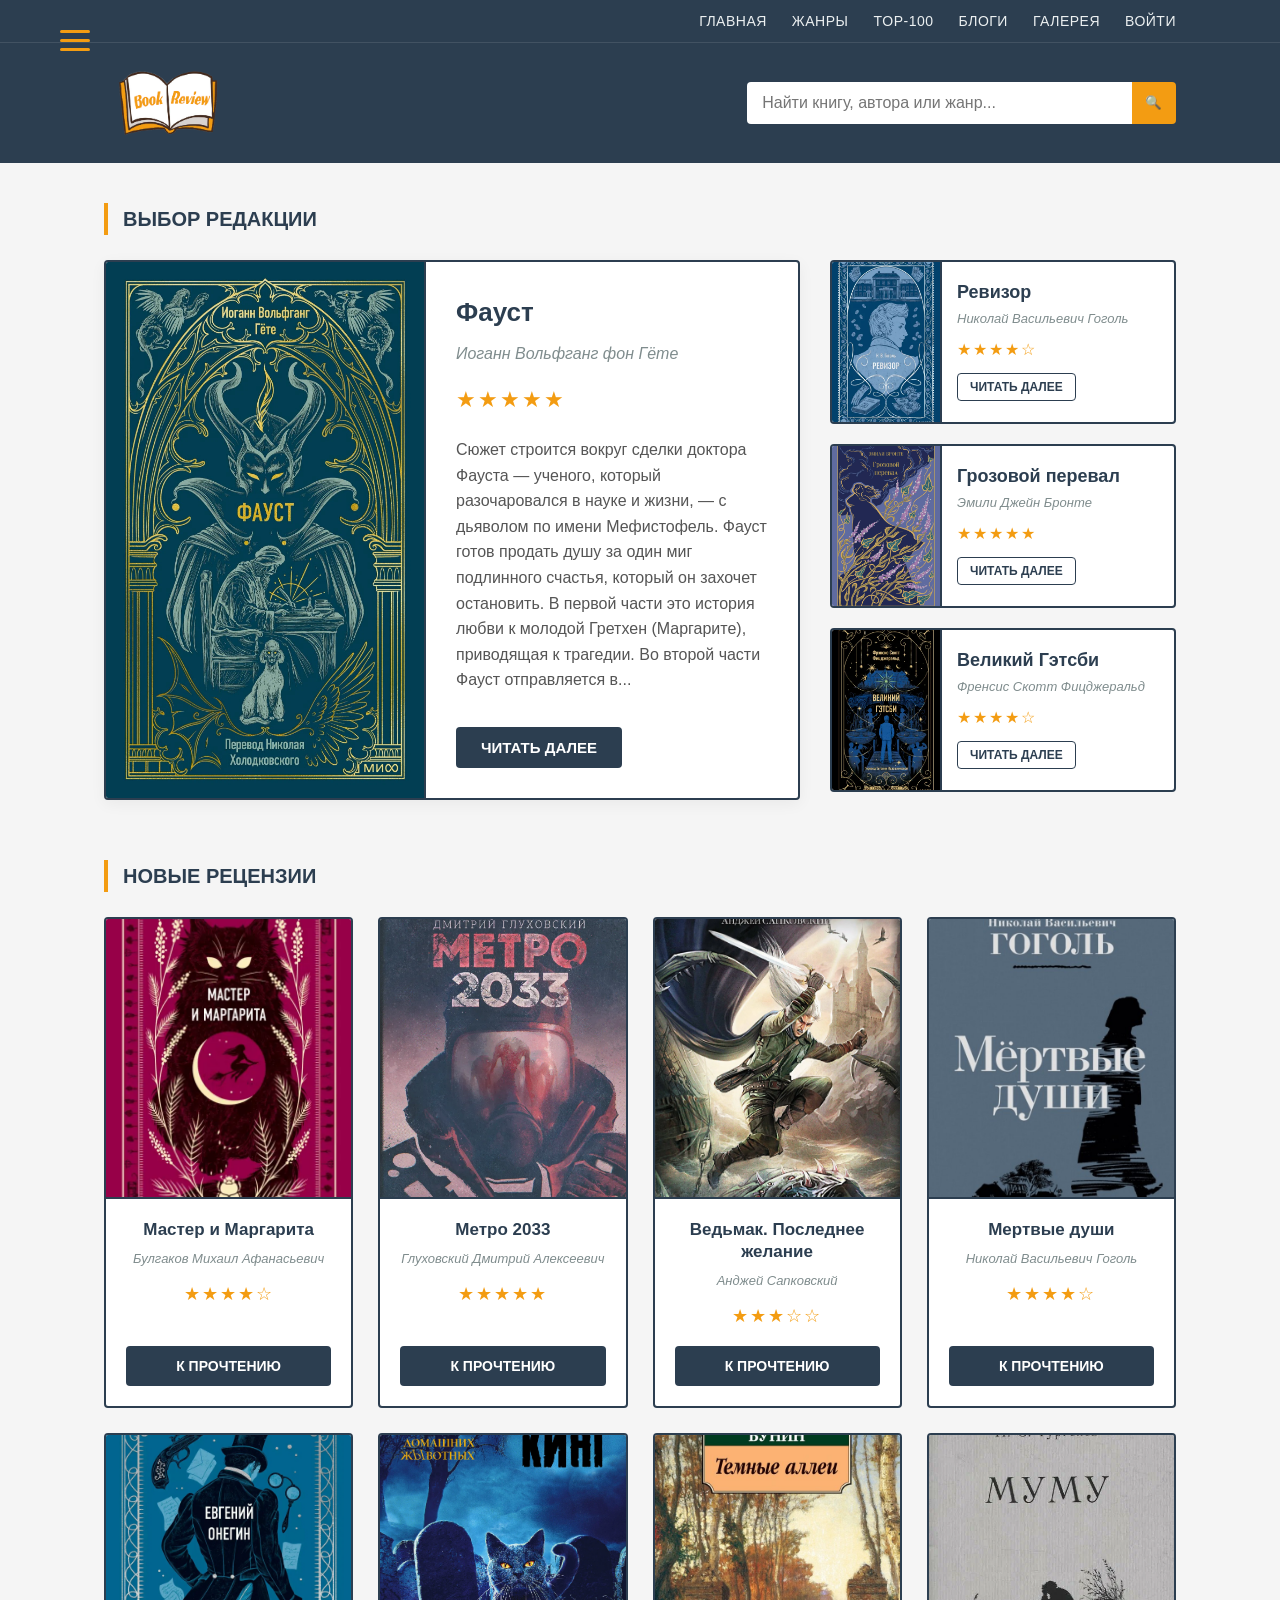
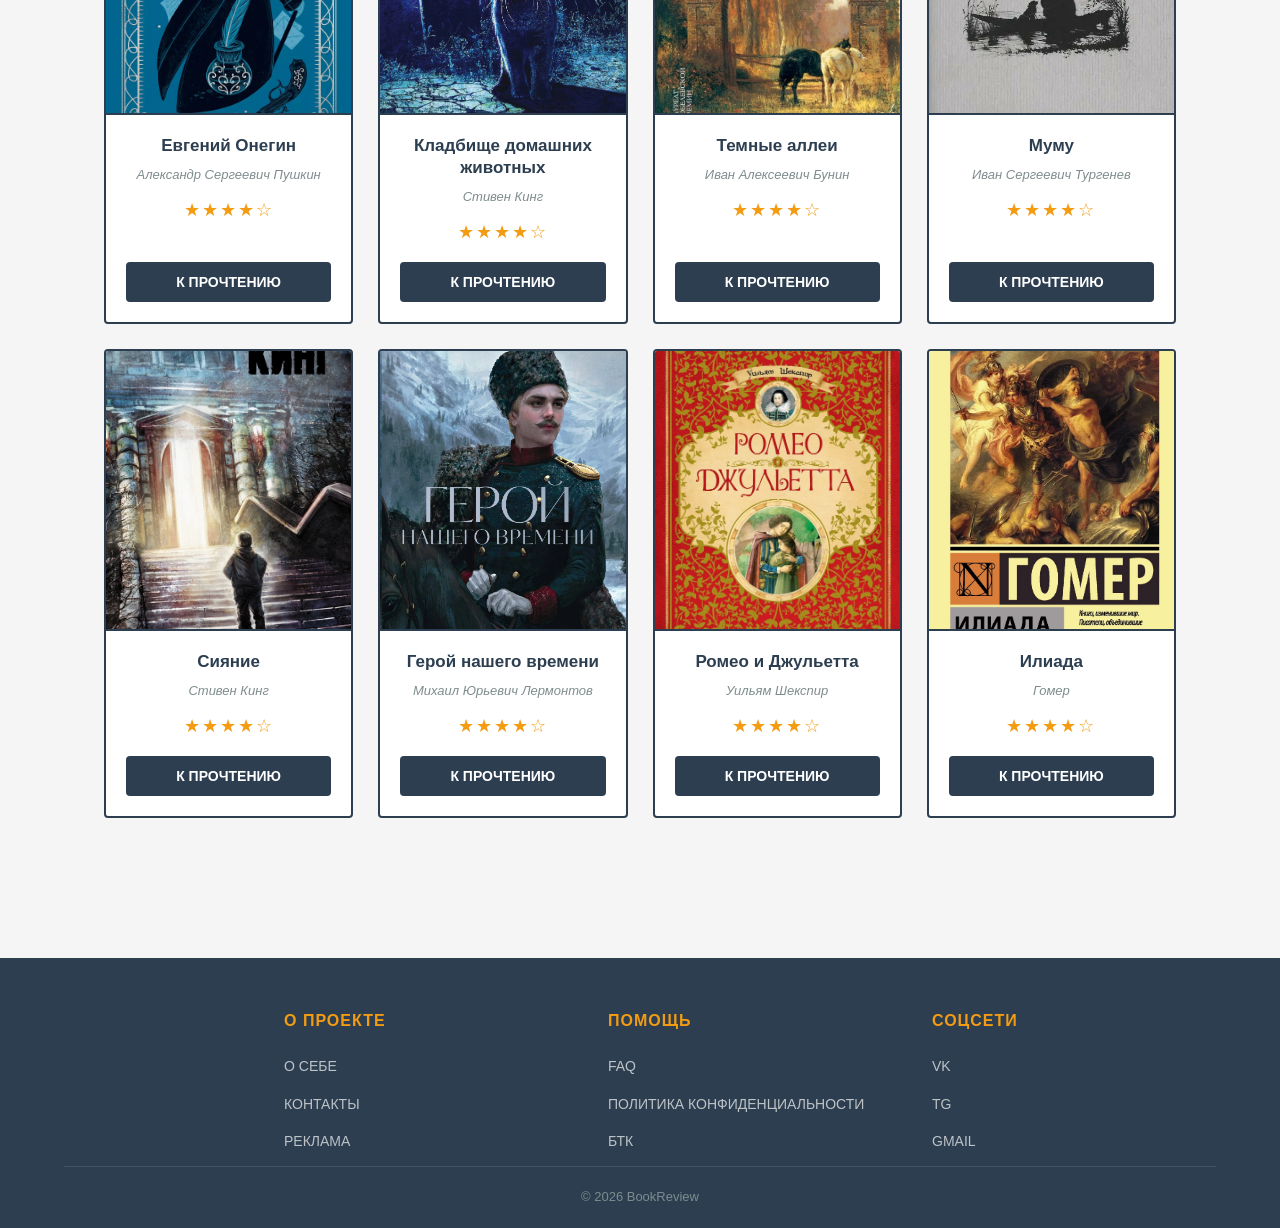
==== index.html @ 6bc1b579 "Add files via upload" ====
<!DOCTYPE html>
<html lang="ru">
<head>
    <meta charset="UTF-8">
    <meta name="viewport" content="width=device-width, initial-scale=1.0">
    <title>BookReview - Ваш гид в мире книг</title>
    <link rel="icon" href="Images/logo2.ico" type="image/png">
    <link rel="stylesheet" href="style.css">
</head>
<body>

    <div class="hamburger-menu">
        <input id="menu__toggle" type="checkbox" />
        <label class="menu__btn" for="menu__toggle">
            <span></span>
        </label>
        
        <ul class="menu__box">
            <li class="menu-item-has-submenu">
                <label for="submenu-home" class="menu__item menu__trigger">
                    Главная <span class="arrow">▼</span>
                </label>
                <input type="checkbox" id="submenu-home" class="submenu-toggle" />
                
                <ul class="submenu">
                    <li><a href="about.html" class="submenu-link">О себе</a></li>
                    
                    <li class="menu-item-has-submenu submenu-nested">
                        <label for="submenu-contacts" class="submenu-link menu__trigger">
                            Контакты <span class="arrow">▼</span>
                        </label>
                        <input type="checkbox" id="submenu-contacts" class="submenu-toggle" />
                        
                        <ul class="submenu submenu-level-3">
                            <li><a href="https://vk.com/beside_ae" class="submenu-link">VK</a></li>
                            <li><a href="https://t.me/beside_1" class="submenu-link">TG</a></li>
                            <li><a href="mailto:cherepvlad2006@gmail.com" class="submenu-link">GMAIL</a></li>
                        </ul>
                    </li>
                    
                    <li><a href="#" class="submenu-link">Реклама</a></li>
                </ul>
            </li>

            <li class="menu-item-has-submenu">
                <label for="submenu-genres" class="menu__item menu__trigger">
                    Жанры <span class="arrow">▼</span>
                </label>
                <input type="checkbox" id="submenu-genres" class="submenu-toggle" />
                
                <ul class="submenu">
                    <li><a href="#" class="submenu-link">Фантастика</a></li>
                    <li><a href="#" class="submenu-link">Детективы</a></li>
                    <li><a href="#" class="submenu-link">Романы</a></li>
                    <li><a href="#" class="submenu-link">Поэзия</a></li>
                    <li><a href="#" class="submenu-link">Драма</a></li>
                </ul>
            </li>

            <li><a class="menu__item" href="#">Top-100</a></li>
            <li><a class="menu__item" href="#">Блоги</a></li>
            <li><a class="menu__item" href="gallery.html">Галерея</a></li>
            <li><a class="menu__item" href="login.html">Войти</a></li>
        </ul>
    </div>

    <header>
        <div class="top-bar desktop-nav">
            <nav>
                <ul>
                    <li class="dropdown">
                        <a href="#">Главная</a>
                        <ul class="dropdown-menu2">
                            <li><a href="about.html">О себе</a></li>
                            <li><a href="#">Контакты</a></li>
                            <li><a href="#">Реклама</a></li>
                        </ul>
                    </li> 
                    <li class="dropdown">
                        <a href="#">Жанры</a>
                        <ul class="dropdown-menu">
                            <li><a href="#">Фантастика</a></li>
                            <li><a href="#">Детективы</a></li>
                            <li><a href="#">Романы</a></li>
                            <li><a href="#">Поэзия</a></li>
                            <li><a href="#">Драма</a></li>
                        </ul>
                    </li>
                    <li><a href="#">Top-100</a></li>
                    <li><a href="#">Блоги</a></li>
                    <li><a href="gallery.html">Галерея</a></li>
                    <li><a href="login.html">Войти</a></li>
                </ul>
            </nav>
        </div>
        
        <div class="header-content">
            <a href="index.html" class="logo" aria-label="На главную страницу"></a>
            
            <div class="search-bar">
                <input type="text" placeholder="Найти книгу, автора или жанр...">
                <button type="submit">🔍</button>
            </div>
        </div>
    </header>

    <main>
        <section class="editor-choice">
            <h2>ВЫБОР РЕДАКЦИИ</h2>
            
            <div class="editor-choice-content">
                <div class="featured-book">
                    <img class="book-cover" src="images/faust.jpg" alt="Обложка книги Фауст">
                    <div class="book-details">
                        <h3>Фауст</h3>
                        <p class="author">Иоганн Вольфганг фон Гёте</p>
                        <div class="rating">
                            <span>★★★★★</span>
                        </div>
                        <p class="description">
                            Сюжет строится вокруг сделки доктора Фауста — ученого, который разочаровался в науке и жизни, — с дьяволом по имени Мефистофель. 
                            Фауст готов продать душу за один миг подлинного счастья, который он захочет остановить. В первой части это история любви к молодой Гретхен (Маргарите), 
                            приводящая к трагедии. Во второй части Фауст отправляется в...
                        </p>
                        <button class="read-more">читать далее</button>
                    </div>
                </div>
                
                <div class="book-list">
                    <div class="book-item">
                        <img class="book-cover" src="images/Revizor.jpg" alt="Обложка книги Ревизор">
                        <div class="book-info">
                            <h3>Ревизор</h3>
                            <p class="author">Николай Васильевич Гоголь</p>
                            <div class="rating">
                                <span>★★★★☆</span>
                            </div>
                            <button class="read-more2">читать далее</button>
                        </div>
                    </div>
                    <div class="book-item">
                        <img class="book-cover" src="images/GrozovoyPereval.jpg" alt="Обложка книги Грозовой перевал">
                        <div class="book-info">
                            <h3>Грозовой перевал</h3>
                            <p class="author">Эмили Джейн Бронте</p>
                            <div class="rating">
                                <span>★★★★★</span>
                            </div>
                            <button class="read-more2">читать далее</button>
                        </div>
                    </div>
                    <div class="book-item">
                        <img class="book-cover" src="images/VelikiyGetsbi.jpg" alt="Обложка книги Великий Гэтсби">
                        <div class="book-info">
                            <h3>Великий Гэтсби</h3>
                            <p class="author">Френсис Скотт Фицджеральд</p>
                            <div class="rating">
                                <span>★★★★☆</span>
                            </div>
                            <button class="read-more2">читать далее</button>
                        </div>
                    </div>
                </div>
            </div>
        </section>

        <section class="new-reviews">
            <h2>НОВЫЕ РЕЦЕНЗИИ</h2>
            
            <div class="reviews-grid">
                <div class="review-card">
                    <img class="book-cover" src="images/MasterandMargarita.jpg" alt="Мастер и Маргарита">
                    <div class="book-info">
                        <h3>Мастер и Маргарита</h3>
                        <p class="author">Булгаков Михаил Афанасьевич</p>
                        <div class="rating"><span>★★★★☆</span></div>
                        <button class="read-button">к прочтению</button>
                    </div>
                </div>
                
                <div class="review-card">
                    <img class="book-cover" src="images/Metro2033.jpg" alt="Метро 2033">
                    <div class="book-info">
                        <h3>Метро 2033</h3>
                        <p class="author">Глуховский Дмитрий Алексеевич</p>
                        <div class="rating"><span>★★★★★</span></div>
                        <button class="read-button">к прочтению</button>
                    </div>
                </div>
                
                <div class="review-card">
                    <img class="book-cover" src="images/VedmakLastQuestion.jpg" alt="Ведьмак">
                    <div class="book-info">
                        <h3>Ведьмак. Последнее желание</h3>
                        <p class="author">Анджей Сапковский</p>
                        <div class="rating"><span>★★★☆☆</span></div>
                        <button class="read-button">к прочтению</button>
                    </div>
                </div>
                
                <div class="review-card">
                    <img class="book-cover" src="images/Mertviedyshi.jpg" alt="Мертвые души">
                    <div class="book-info">
                        <h3>Мертвые души</h3>
                        <p class="author">Николай Васильевич Гоголь</p>
                        <div class="rating"><span>★★★★☆</span></div>
                        <button class="read-button">к прочтению</button>
                    </div>
                </div>

                <div class="review-card">
                    <img class="book-cover" src="images/EvgeniyOnegin.jpg" alt="Евгений Онегин">
                    <div class="book-info">
                        <h3>Евгений Онегин</h3>
                        <p class="author">Александр Сергеевич Пушкин</p>
                        <div class="rating"><span>★★★★☆</span></div>
                        <button class="read-button">к прочтению</button>
                    </div>
                </div>

                <div class="review-card">
                    <img class="book-cover" src="images/klatbishe.jpg" alt="Кладбище домашних животных">
                    <div class="book-info">
                        <h3>Кладбище домашних животных</h3>
                        <p class="author">Стивен Кинг</p>
                        <div class="rating"><span>★★★★☆</span></div>
                        <button class="read-button">к прочтению</button>
                    </div>
                </div>

                <div class="review-card">
                    <img class="book-cover" src="images/darkalleya.jpg" alt="Темные аллеи">
                    <div class="book-info">
                        <h3>Темные аллеи</h3>
                        <p class="author">Иван Алексеевич Бунин</p>
                        <div class="rating"><span>★★★★☆</span></div>
                        <button class="read-button">к прочтению</button>
                    </div>
                </div>

                <div class="review-card">
                    <img class="book-cover" src="images/Mymy.jpg" alt="Муму">
                    <div class="book-info">
                        <h3>Муму</h3>
                        <p class="author">Иван Сергеевич Тургенев</p>
                        <div class="rating"><span>★★★★☆</span></div>
                        <button class="read-button">к прочтению</button>
                    </div>
                </div>

                <div class="review-card">
                    <img class="book-cover" src="images/siyanie.jpg" alt="Сияние">
                    <div class="book-info">
                        <h3>Сияние</h3>
                        <p class="author">Стивен Кинг</p>
                        <div class="rating"><span>★★★★☆</span></div>
                        <button class="read-button">к прочтению</button>
                    </div>
                </div>

                <div class="review-card">
                    <img class="book-cover" src="images/Geroi.jpg" alt="Герой нашего времени">
                    <div class="book-info">
                        <h3>Герой нашего времени</h3>
                        <p class="author">Михаил Юрьевич Лермонтов</p>
                        <div class="rating"><span>★★★★☆</span></div>
                        <button class="read-button">к прочтению</button>
                    </div>
                </div>

                <div class="review-card">
                    <img class="book-cover" src="images/RomeoiJuletta.jpg" alt="Ромео и Джульетта">
                    <div class="book-info">
                        <h3>Ромео и Джульетта</h3>
                        <p class="author">Уильям Шекспир</p>
                        <div class="rating"><span>★★★★☆</span></div>
                        <button class="read-button">к прочтению</button>
                    </div>
                </div>

                <div class="review-card">
                    <img class="book-cover" src="images/iliada.jpg" alt="Илиада">
                    <div class="book-info">
                        <h3>Илиада</h3>
                        <p class="author">Гомер</p>
                        <div class="rating"><span>★★★★☆</span></div>
                        <button class="read-button">к прочтению</button>
                    </div>
                </div>
            </div>
        </section>
    </main>

    <footer>
        <div class="footer-content">
            <div class="footer-section">
                <h3>О ПРОЕКТЕ</h3>
                <ul>
                    <li><a href="about.html">О СЕБЕ</a></li>
                    <li><a href="#">КОНТАКТЫ</a></li>
                    <li><a href="#">РЕКЛАМА</a></li>
                </ul>
            </div>
            
            <div class="footer-section">
                <h3>ПОМОЩЬ</h3>
                <ul>
                    <li><a href="#">FAQ</a></li>
                    <li><a href="privacy.html">ПОЛИТИКА КОНФИДЕНЦИАЛЬНОСТИ</a></li>
                    <li><a href="https://bartc.by/index.php/ru/">БТК</a></li>
                </ul>
            </div>
            
            <div class="footer-section">
                <h3>СОЦСЕТИ</h3>
                <ul>
                    <li><a href="https://vk.com/beside_ae">VK</a></li>
                    <li><a href="https://t.me/beside_1">TG</a></li>
                    <li><a href="mailto:cherepvlad2006@gmail.com">GMAIL</a></li>
                </ul>
            </div>
        </div>
        
        <div class="copyright">
            <p>&copy; 2026 BookReview</p>
        </div>
    </footer>
</body>
</html>
---- style.css ----
* {
    margin: 0;
    padding: 0;
    box-sizing: border-box;
    font-family: 'Segoe UI', Tahoma, Geneva, Verdana, sans-serif;
}

body {
    background-color: #f5f5f5;
    color: #333;
    line-height: 1.6;
    overflow-x: hidden;
}

header {
    background-color: #2c3e50;
    color: white;
    padding: 0;
    position: relative;
}

.top-bar {
    background-color: #2c3e50;
    padding: 8px 0;
    border-bottom: 1px solid rgba(255,255,255,0.1);
}

.top-bar nav ul {
    display: flex;
    justify-content: flex-end;
    align-items: center; 
    list-style: none;
    padding: 0 5%;
    max-width: 1200px;
    margin: 0 auto;
}

.top-bar nav ul li {
    margin-left: 25px;
    position: relative;
    
}

.top-bar nav ul li a {
    color: #ecf0f1;
    text-decoration: none;
    font-size: 14px;
    transition: color 0.3s;
    text-transform: uppercase;
    letter-spacing: 0.5px;
}

.top-bar nav ul li a:hover {
    color: #f39c12;
}

.header-content {
    display: flex;
    align-items: center;
    justify-content: space-between;
    padding: 20px 5%;
    max-width: 1200px;
    margin: 0 auto;
}

.logo {
    background-image: url('images/logo2.png');
    background-repeat: no-repeat;
    background-size: contain;
    background-position: left center;
    width: 400px;
    height: 80px;
    display: block;
    cursor: pointer;
    text-decoration: none;
    transition: opacity 0.3s ease;
}

.logo:hover {
    opacity: 0.8;
}

.search-bar {
    display: flex;
    width: 40%;
    max-width: 450px;
    transition: all 0.3s ease;
}

.search-bar input {
    width: 100%;
    padding: 12px 15px;
    border: none;
    border-radius: 4px 0 0 4px;
    font-size: 16px;
    outline: none;
}

.search-bar button {
    background-color: #f39c12;
    color: white;
    border: none;
    width: 50px;
    border-radius: 0 4px 4px 0;
    cursor: pointer;
    transition: background-color 0.3s;
    display: flex;
    align-items: center;
    justify-content: center;
}

.search-bar button:hover {
    background-color: #e67e22;
}

main {
    max-width: 1200px;
    margin: 0 auto;
    padding: 40px 5%;
}

section {
    margin-bottom: 60px;
}

section h2 {
    text-transform: uppercase;
    font-size: 20px;
    font-weight: 700;
    margin-bottom: 25px;
    color: #2c3e50;
    border-left: 4px solid #f39c12;
    padding-left: 15px;
}

.editor-choice-content {
    display: flex;
    gap: 30px;
}

.featured-book {
    flex: 2;
    display: flex;
    background: white;
    border: 2px solid #2c3e50;
    border-radius: 4px;
    overflow: hidden;
    box-shadow: 0 4px 15px rgba(0,0,0,0.05);
}

.featured-book .book-cover {
    width: 320px;
    height: auto;
    object-fit: cover;
    display: block;
    border-right: 2px solid #2c3e50;
}

.book-details {
    flex: 1;
    padding: 30px;
    display: flex;
    flex-direction: column;
}

.book-details h3 {
    font-size: 26px;
    margin-bottom: 8px;
    color: #2c3e50;
}

.author {
    color: #7f8c8d;
    font-size: 16px;
    margin-bottom: 15px;
    font-style: italic;
}

.rating {
    color: #f39c12;
    font-size: 22px;
    margin-bottom: 20px;
    letter-spacing: 2px;
}

.description {
    color: #555;
    margin-bottom: 25px;
    line-height: 1.6;
    flex-grow: 1;
}

.read-more {
    background-color: #2c3e50;
    color: white;
    border: none;
    padding: 12px 25px;
    border-radius: 4px;
    cursor: pointer;
    font-size: 15px;
    font-weight: 600;
    transition: background-color 0.3s;
    align-self: flex-start;
    text-transform: uppercase;
}

.read-more:hover {
    background-color: #f39c12;
}

.book-list {
    flex: 1;
    display: flex;
    flex-direction: column;
    gap: 20px;
}

.book-item {
    display: flex;
    background: white;
    border: 2px solid #2c3e50;
    border-radius: 4px;
    overflow: hidden;
    transition: transform 0.2s;
}

.book-item:hover {
    transform: translateX(-5px);
}

.book-item .book-cover {
    width: 110px;
    height: 160px;
    object-fit: cover;
    border-right: 2px solid #2c3e50;
}

.book-info {
    padding: 15px;
    flex: 1;
    position: relative;
    display: flex;
    flex-direction: column;
    justify-content: center;
}

.book-info h3 {
    font-size: 18px;
    margin-bottom: 5px;
    color: #2c3e50;
    line-height: 1.2;
}

.book-info .author {
    font-size: 13px;
    margin-bottom: 8px;
}

.book-info .rating {
    font-size: 16px;
    margin-bottom: 0;
}

.read-more2 {
    background-color: transparent;
    color: #2c3e50;
    border: 1px solid #2c3e50;
    padding: 6px 12px;
    border-radius: 4px;
    cursor: pointer;
    font-size: 12px;
    transition: all 0.3s;
    margin-top: 10px;
    align-self: flex-start;
    text-transform: uppercase;
    font-weight: 600;
}

.read-more2:hover {
    background-color: #2c3e50;
    color: white;
}

.reviews-grid {
    display: grid;
    grid-template-columns: repeat(4, 1fr);
    gap: 25px;
}

.review-card {
    background: white;
    border: 2px solid #2c3e50;
    border-radius: 4px;
    overflow: hidden;
    display: flex;
    flex-direction: column;
    transition: transform 0.3s, box-shadow 0.3s;
}

.review-card:hover {
    transform: translateY(-7px);
    box-shadow: 0 10px 20px rgba(0,0,0,0.1);
}

.review-card .book-cover {
    height: 280px;
    width: 100%;
    object-fit: cover;
    border-bottom: 2px solid #2c3e50;
}

.review-card .book-info {
    padding: 20px;
    text-align: center;
    flex-grow: 1;
    display: flex;
    flex-direction: column;
}

.review-card h3 {
    font-size: 17px;
    margin-bottom: 8px;
    color: #2c3e50;
    line-height: 1.3;
}

.review-card .author {
    font-size: 13px;
    margin-bottom: 10px;
}

.review-card .rating {
    font-size: 18px;
    margin-bottom: 15px;
}

.read-button {
    background-color: #2c3e50;
    color: white;
    border: none;
    padding: 12px;
    border-radius: 4px;
    cursor: pointer;
    font-size: 14px;
    transition: background-color 0.3s;
    width: 100%;
    margin-top: auto;
    text-transform: uppercase;
    font-weight: 600;
}

.read-button:hover {
    background-color: #f39c12;
}

footer {
    background-color: #2c3e50;
    color: #ecf0f1;
    padding: 50px 5% 20px;
    margin-top: 40px;
}

.footer-content {
    display: flex;
    justify-content: space-between;
    flex-wrap: wrap;
    gap: 40px;
    margin-left: 220px;
}

.footer-section {
    flex: 1;
    min-width: 200px;
}

.footer-section h3 {
    font-size: 16px;
    margin-bottom: 20px;
    color: #f39c12;
    text-transform: uppercase;
    letter-spacing: 1px;
}

.footer-section ul {
    list-style: none;
}

.footer-section ul li {
    margin-bottom: 12px;
}

.footer-section ul li a {
    color: #bdc3c7;
    text-decoration: none;
    transition: color 0.3s;
    font-size: 14px;
}

.footer-section ul li a:hover {
    color: #f39c12;
    padding-left: 5px;
}

.copyright {
    text-align: center;
    padding-top: 20px;
    max-width: 1200px;
    margin: 0 auto;
    border-top: 1px solid rgba(255,255,255,0.1);
}

.copyright p {
    color: #7f8c8d;
    font-size: 13px;
}

.dropdown {
    position: relative;
    display: inline-block;
}

.dropdown:hover .dropdown-menu,
.dropdown:hover .dropdown-menu2 {
    opacity: 1;
    visibility: visible;
    transform: translateY(0);
}

.dropdown-menu, .dropdown-menu2 {
    display: block !important;
    position: absolute;
    top: 100%;
    left: 0;
    background-color: #2c3e50;
    padding: 10px 0;
    border-radius: 0 0 4px 4px;
    box-shadow: 0 4px 8px rgba(0,0,0,0.1);
    z-index: 100;
    list-style: none;
    margin: 0;
    opacity: 0;
    visibility: hidden;
    transform: translateY(10px);
    transition: all 0.2s;
}

.dropdown-menu { min-width: 120px; }
.dropdown-menu2 { min-width: 140px; }

.dropdown-menu a, .dropdown-menu2 a {
    color: #ecf0f1;
    padding: 10px 20px;
    display: block;
    text-decoration: none;
    font-size: 14px;
    white-space: nowrap;
}

.dropdown-menu a:hover, .dropdown-menu2 a:hover {
    background-color: #34495e;
    color: #f39c12;
}

#menu__toggle {
    opacity: 0;
    position: absolute;
    pointer-events: none;
}

.menu__btn {
    display: flex;
    align-items: center;
    position: fixed;
    top: 25px;
    left: 60px;
    width: 30px;
    height: 30px;
    cursor: pointer;
    z-index: 1000;
}

.menu__btn > span,
.menu__btn > span::before,
.menu__btn > span::after {
    display: block;
    position: absolute;
    width: 100%;
    height: 3px;
    background-color: #f39c12;
    transition-duration: .25s;
    border-radius: 2px;
}
.menu__btn > span::before { content: ''; top: -9px; }
.menu__btn > span::after  { content: ''; top: 9px; }

.menu__box {
    display: block;
    position: fixed;
    visibility: hidden;
    top: 0; left: -100%;
    width: 280px;
    height: 100%;
    margin: 0; padding: 80px 0;
    list-style: none;
    text-align: center;
    background-color: #2c3e50;
    box-shadow: 2px 0px 10px rgba(0,0,0,.3);
    z-index: 999;
    transition-duration: .25s;
}

.menu__item {
    display: block;
    padding: 15px;
    color: #ecf0f1;
    font-size: 18px;
    text-decoration: none;
    border-bottom: 1px solid rgba(255,255,255,0.1);
    transition: all 0.3s;
}
.menu__item:hover {
    background-color: #34495e;
    color: #f39c12;
    padding-left: 25px;
}

#menu__toggle:checked ~ .menu__btn > span { transform: rotate(45deg); }
#menu__toggle:checked ~ .menu__btn > span::before { top: 0; transform: rotate(0); }
#menu__toggle:checked ~ .menu__btn > span::after  { top: 0; transform: rotate(90deg); }
#menu__toggle:checked ~ .menu__box { visibility: visible; left: 0; }

.menu-item-has-submenu { width: 100%; }
.submenu-toggle { display: none; }

.menu__trigger {
    cursor: pointer;
    display: flex;
    justify-content: space-between;
    align-items: center;
    user-select: none;
}

.submenu {
    max-height: 0;
    overflow: hidden;
    background-color: rgba(0,0,0,0.15);
    transition: max-height 0.4s ease-out;
    list-style: none;
    padding: 0; margin: 0;
}

.submenu-link {
    display: block;
    padding: 12px 20px 12px 25px;
    color: #bdc3c7;
    text-decoration: none;
    font-size: 16px;
    border-bottom: 1px solid rgba(255,255,255,0.05);
    transition: color 0.3s, padding-left 0.3s;
}
.submenu-link:hover {
    color: #f39c12;
    padding-left: 50px;
}

.submenu-toggle:checked ~ .submenu { max-height: 300px; }
.submenu-toggle:checked ~ .menu__trigger .arrow { transform: rotate(180deg); }
.submenu-toggle:checked ~ .menu__trigger {
    color: #f39c12;
    background-color: rgba(255,255,255,0.05);
}

.submenu-nested .menu__trigger {
    padding-left: 45px;
    color: #bdc3c7;
    font-size: 16px;
    border-bottom: 1px solid rgba(255,255,255,0.05);
    background-color: transparent;
}
.submenu-level-3 { background-color: rgba(0,0,0,0.25); }
.submenu-level-3 .submenu-link {
    padding-left: 30px;
    font-size: 15px;
    color: #95a5a6;
    border-bottom: none;
}

@media (max-width: 1024px) {
    .reviews-grid { grid-template-columns: repeat(3, 1fr); }
    .featured-book .book-cover { width: 250px; }
}

@media (max-width: 992px) {
    .editor-choice-content { flex-direction: column; }
    .featured-book .book-cover { width: 220px; }
    .reviews-grid { grid-template-columns: repeat(2, 1fr); }
    .logo { width: 300px; height: 60px; }
}

@media (max-width: 768px) {
    .menu__btn { left: 20px; top: 20px; }
    .top-bar { display: none !important; }
    .header-content {
        flex-direction: column;
        align-items: stretch;
        padding: 15px 5%;
        gap: 15px;
    }
    .logo {
        width: 100%;
        max-width: 280px;
        height: 50px;
        margin: 0 auto;
        background-position: center;
    }
    .search-bar { width: 100%; max-width: 100%; }
    .featured-book { flex-direction: column; }
    .featured-book .book-cover {
        width: 100%; height: 350px;
        border-right: none; border-bottom: 2px solid #2c3e50;
    }
    .book-details { padding: 20px; }
    .book-details h3 { font-size: 22px; }
    .book-item { flex-direction: column; align-items: stretch; }
    .book-item .book-cover {
        width: 100%; height: 200px;
        border-right: none; border-bottom: 2px solid #2c3e50;
    }
    .read-more2 { position: static; transform: none; margin-top: 10px; align-self: flex-start; }
    .reviews-grid { grid-template-columns: repeat(2, 1fr); gap: 15px; }
    .review-card .book-cover { height: 200px; }
    .footer-content { flex-direction: column; gap: 30px; text-align: center; }
    .footer-section ul li a:hover { padding-left: 0; }
}

@media (max-width: 576px) {
    main { padding: 20px 4%; }
    section h2 { font-size: 18px; margin-bottom: 20px; }
    .reviews-grid { grid-template-columns: 1fr; }
    .review-card .book-cover { height: 250px; }
    .logo { max-width: 220px; height: 40px; }
    .book-details h3 { font-size: 20px; }
    .book-info h3 { font-size: 16px; }
    .read-more, .read-button { width: 100%; text-align: center; }
}


body.gallery-page {
    background: radial-gradient(ellipse at center, #1a1a2e 0%, #0f0f1a 100%);
    display: flex;
    align-items: center;
    justify-content: center;
    min-height: 100vh;
    font-family: 'Georgia', serif;
    color: #333;
}

body.gallery-page::before {
    content: '';
    position: fixed;
    inset: 0;
    background-image:
        radial-gradient(circle, rgba(243,156,18,0.12) 1px, transparent 1px),
        radial-gradient(circle, rgba(255,255,255,0.04) 1px, transparent 1px);
    background-size: 80px 80px, 40px 40px;
    background-position: 0 0, 20px 20px;
    pointer-events: none;
}

body.gallery-page input[type="radio"] { display: none; }

.gl-page-wrap {
    display: flex;
    flex-direction: column;
    align-items: center;
    gap: 24px;
    width: 860px;
    max-width: 96vw;
    padding: 30px 0;
}

.gl-header {
    width: 100%;
    display: flex;
    flex-direction: column;
    align-items: center;
    position: relative;
}

.gl-back-link {
    position: absolute;
    left: 0;
    top: 50%;
    transform: translateY(-50%);
    color: rgba(255,255,255,0.5);
    text-decoration: none;
    font-size: 13px;
    font-family: 'Segoe UI', sans-serif;
    letter-spacing: 1px;
    border: 1px solid rgba(255,255,255,0.15);
    padding: 6px 14px;
    border-radius: 20px;
    transition: 0.3s;
}

.gl-back-link:hover {
    color: #f39c12;
    border-color: #f39c12;
}

.gl-title {
    font-size: 28px;
    color: #f39c12;
    letter-spacing: 2px;
    text-shadow: 0 0 20px rgba(243,156,18,0.3);
    font-family: 'Georgia', serif;
}

.gl-sub {
    font-size: 12px;
    color: rgba(255,255,255,0.3);
    letter-spacing: 4px;
    text-transform: uppercase;
    margin-top: 4px;
}

.gl-wrap {
    position: relative;
    width: 100%;
    height: 520px;
    border-radius: 16px;
    overflow: hidden;
    box-shadow: 0 20px 60px rgba(0,0,0,0.7);
}

.gl-track {
    position: absolute;
    inset: 0;
}

.gl-slide {
    position: absolute;
    inset: 0;
    opacity: 0;
    transition: opacity 0.7s ease;
}

.gl-slide img {
    width: 100%;
    height: 100%;
    object-fit: cover;
    display: block;
}

.gl-caption {
    position: absolute;
    bottom: 0;
    left: 0;
    right: 0;
    padding: 40px 30px 24px;
    background: linear-gradient(transparent, rgba(0,0,0,0.75));
    color: white;
    font-size: 16px;
    font-style: italic;
    letter-spacing: 0.5px;
}

.gl-arrow {
    position: absolute;
    top: 50%;
    transform: translateY(-50%);
    width: 50px;
    height: 50px;
    background: rgba(0,0,0,0.35);
    backdrop-filter: blur(8px);
    border: 1px solid rgba(255,255,255,0.2);
    border-radius: 50%;
    color: white;
    font-size: 20px;
    cursor: pointer;
    z-index: 10;
    display: none;
    align-items: center;
    justify-content: center;
    line-height: 50px;
    text-align: center;
    transition: background 0.3s, border-color 0.3s;
    user-select: none;
}

.gl-arrow:hover {
    background: rgba(243,156,18,0.45);
    border-color: #f39c12;
}

.gl-prev { left: 16px; }
.gl-next { right: 16px; }

.gl-counter {
    position: absolute;
    top: 16px;
    right: 20px;
    z-index: 10;
}

.gl-counter span {
    display: none;
    color: rgba(255,255,255,0.7);
    font-size: 13px;
    font-family: 'Segoe UI', sans-serif;
    background: rgba(0,0,0,0.4);
    backdrop-filter: blur(6px);
    padding: 4px 12px;
    border-radius: 20px;
    border: 1px solid rgba(255,255,255,0.15);
}

.gl-dots {
    display: flex;
    gap: 10px;
}

.gl-dots label {
    width: 10px;
    height: 10px;
    border-radius: 50%;
    background: rgba(255,255,255,0.2);
    cursor: pointer;
    transition: background 0.3s, transform 0.3s;
    display: block;
}

.gl-dots label:hover {
    background: rgba(243,156,18,0.5);
}

#s1:checked ~ .gl-page-wrap .gl-slide-1  { opacity: 1; }
#s1:checked ~ .gl-page-wrap .gl-prev-1   { display: flex; }
#s1:checked ~ .gl-page-wrap .gl-next-1   { display: flex; }
#s1:checked ~ .gl-page-wrap .gl-count-1  { display: block; }
#s1:checked ~ .gl-page-wrap .gl-dot-1    { background: #f39c12; transform: scale(1.4); }

#s2:checked ~ .gl-page-wrap .gl-slide-2  { opacity: 1; }
#s2:checked ~ .gl-page-wrap .gl-prev-2   { display: flex; }
#s2:checked ~ .gl-page-wrap .gl-next-2   { display: flex; }
#s2:checked ~ .gl-page-wrap .gl-count-2  { display: block; }
#s2:checked ~ .gl-page-wrap .gl-dot-2    { background: #f39c12; transform: scale(1.4); }

#s3:checked ~ .gl-page-wrap .gl-slide-3  { opacity: 1; }
#s3:checked ~ .gl-page-wrap .gl-prev-3   { display: flex; }
#s3:checked ~ .gl-page-wrap .gl-next-3   { display: flex; }
#s3:checked ~ .gl-page-wrap .gl-count-3  { display: block; }
#s3:checked ~ .gl-page-wrap .gl-dot-3    { background: #f39c12; transform: scale(1.4); }

#s4:checked ~ .gl-page-wrap .gl-slide-4  { opacity: 1; }
#s4:checked ~ .gl-page-wrap .gl-prev-4   { display: flex; }
#s4:checked ~ .gl-page-wrap .gl-next-4   { display: flex; }
#s4:checked ~ .gl-page-wrap .gl-count-4  { display: block; }
#s4:checked ~ .gl-page-wrap .gl-dot-4    { background: #f39c12; transform: scale(1.4); }

#s5:checked ~ .gl-page-wrap .gl-slide-5  { opacity: 1; }
#s5:checked ~ .gl-page-wrap .gl-prev-5   { display: flex; }
#s5:checked ~ .gl-page-wrap .gl-next-5   { display: flex; }
#s5:checked ~ .gl-page-wrap .gl-count-5  { display: block; }
#s5:checked ~ .gl-page-wrap .gl-dot-5    { background: #f39c12; transform: scale(1.4); }

body.reg-page,
body.login-page {
    background: radial-gradient(ellipse at center, #1a1a2e 0%, #0f0f1a 100%);
    display: flex;
    justify-content: center;
    align-items: center;
    min-height: 100vh;
    perspective: 1500px;
    overflow: hidden;
    font-family: 'Georgia', serif;
    color: #333;
    line-height: normal;
}

body.reg-page::before,
body.login-page::before {
    content: '';
    position: fixed;
    inset: 0;
    background-image:
        radial-gradient(circle, rgba(243,156,18,0.15) 1px, transparent 1px),
        radial-gradient(circle, rgba(255,255,255,0.05) 1px, transparent 1px);
    background-size: 80px 80px, 40px 40px;
    background-position: 0 0, 20px 20px;
    pointer-events: none;
}

.book-container {
    width: 340px;
    height: 500px;
    position: relative;
}

.book {
    width: 100%;
    height: 100%;
    position: relative;
}

.cover, .page {
    position: absolute;
    width: 100%;
    height: 100%;
    top: 0;
    left: 0;
    transform-origin: left center;
    transition: transform 0.9s cubic-bezier(0.645, 0.045, 0.355, 1);
    border-radius: 5px 15px 15px 5px;
}

.page {
    box-shadow: 5px 5px 20px rgba(0,0,0,0.4);
}

.page::before {
    content: '';
    position: absolute;
    left: 0; top: 0; bottom: 0;
    width: 20px;
    background: linear-gradient(to right, rgba(0,0,0,0.12), transparent);
    z-index: 2;
    pointer-events: none;
    border-radius: 5px 0 0 5px;
}

.page-content {
    position: absolute;
    inset: 0;
    padding: 40px 30px;
    display: flex;
    flex-direction: column;
    border-radius: 5px 15px 15px 5px;
    overflow: hidden;
    background: linear-gradient(to right, #fdfbf7 0%, #fff 10%, #fff 90%, #f4f4f4 100%);
    border-left: 1px solid #e0e0e0;
    transition: opacity 0.2s ease;
    opacity: 1;
}

.page-back {
    position: absolute;
    inset: 0;
    background: linear-gradient(to left, #fdfbf7 0%, #f8f5f0 50%, #ede9e0 100%);
    border-radius: 5px 15px 15px 5px;
    border-right: 1px solid #ddd;
    opacity: 0;
    transition: opacity 0.2s ease;
}

.front-cover { z-index: 10; }
.page-1      { z-index: 9; }
.page-2      { z-index: 8; }
.page-3      { z-index: 7; }
.back-cover  { z-index: 0; }

.front-cover {
    transform-style: preserve-3d;
    background: transparent;
    border: none;
    box-shadow: none;
}

.side-front {
    position: absolute;
    inset: 0;
    background: linear-gradient(135deg, #1a252f 0%, #2c3e50 50%, #1a252f 100%);
    border: 2px solid #1a252f;
    border-radius: 5px 15px 15px 5px;
    backface-visibility: hidden;
    overflow: hidden;
}

.side-front::before {
    content: '';
    position: absolute;
    inset: 8px;
    border: 1px solid rgba(243,156,18,0.3);
    border-radius: 3px 12px 12px 3px;
    pointer-events: none;
}

.side-front::after {
    content: '';
    position: absolute;
    inset: 14px;
    border: 1px solid rgba(243,156,18,0.15);
    border-radius: 2px 10px 10px 2px;
    pointer-events: none;
}

.side-back {
    position: absolute;
    inset: 0;
    background-size: cover;
    background-position: center;
    background-color: #1a252f;
    transform: rotateY(180deg);
    backface-visibility: hidden;
    border-radius: 5px 15px 15px 5px;
    overflow: hidden;
    display: flex;
    align-items: center;
    justify-content: center;
}

.side-back::after {
    content: '';
    position: absolute;
    inset: 0;
    background: rgba(15, 20, 40, 0.65);
}

.side-back .inner-content {
    position: relative;
    z-index: 1;
    padding: 40px;
    display: flex;
    flex-direction: column;
    align-items: center;
    justify-content: center;
    height: 100%;
    text-align: center;
}

.inner-logo {
    font-size: 36px;
    font-weight: bold;
    color: #f39c12;
    width: 70px;
    height: 70px;
    line-height: 64px;
    border: 2px solid #f39c12;
    border-radius: 50%;
    margin: 0 auto 20px;
    text-align: center;
}

.inner-quote {
    font-style: italic;
    color: rgba(255,255,255,0.7);
    font-size: 13px;
    line-height: 1.7;
    text-align: center;
}

.cover-content-wrapper {
    position: absolute;
    inset: 0;
    display: flex;
    flex-direction: column;
    align-items: center;
    justify-content: center;
    text-align: center;
    z-index: 3;
    backface-visibility: hidden;
    transition: opacity 0.3s ease;
}

.cover-content-wrapper.hidden {
    opacity: 0;
    pointer-events: none;
}

.spine-shadow {
    position: absolute;
    left: 0; top: 0; bottom: 0;
    width: 20px;
    background: linear-gradient(to right, rgba(0,0,0,0.4), transparent);
    z-index: 5;
    pointer-events: none;
    border-radius: 5px 0 0 5px;
}

.logo-text {
    font-size: 30px;
    margin-bottom: 6px;
    color: #f39c12;
    letter-spacing: 2px;
}

.subtitle {
    font-size: 13px;
    opacity: 0.7;
    margin-bottom: 10px;
    color: white;
    letter-spacing: 3px;
    text-transform: uppercase;
}

.cover-divider {
    width: 60px;
    height: 1px;
    background: linear-gradient(to right, transparent, #f39c12, transparent);
    margin: 0 auto 30px;
}

.open-btn {
    display: inline-block;
    padding: 11px 28px;
    border: 1.5px solid #f39c12;
    color: #f39c12;
    cursor: pointer;
    transition: 0.3s;
    font-family: 'Segoe UI', sans-serif;
    font-weight: bold;
    border-radius: 30px;
    background: rgba(0,0,0,0.2);
    font-size: 13px;
    letter-spacing: 1px;
    margin-bottom: 15px;
}

.open-btn:hover {
    background: #f39c12;
    color: #2c3e50;
}

.register-link {
    color: rgba(255,255,255,0.5);
    font-size: 12px;
    font-family: 'Segoe UI', sans-serif;
    text-decoration: none;
    transition: 0.3s;
    border-bottom: 1px dashed rgba(255,255,255,0.3);
    padding-bottom: 2px;
}

.register-link:hover {
    color: #f39c12;
    border-bottom-color: #f39c12;
}

.back-cover {
    display: flex;
    align-items: center;
    justify-content: center;
    text-align: center;
    border: 2px solid #1a252f;
    border-radius: 5px 15px 15px 5px;
    background: linear-gradient(135deg, #1a252f 0%, #2c3e50 100%);
    position: relative;
    overflow: hidden;
}

.back-cover::before {
    content: '';
    position: absolute;
    inset: 8px;
    border: 1px solid rgba(243,156,18,0.2);
    border-radius: 3px 12px 12px 3px;
    pointer-events: none;
}

.finish-content {
    position: relative;
    z-index: 1;
    display: flex;
    flex-direction: column;
    align-items: center;
}

.logo-circle {
    font-size: 32px;
    font-weight: bold;
    color: #f39c12;
    width: 80px;
    height: 80px;
    line-height: 76px;
    border: 2px solid #f39c12;
    border-radius: 50%;
    text-align: center;
    margin-bottom: 8px;
    box-shadow: 0 0 20px rgba(243,156,18,0.15);
}

.logo-name {
    color: rgba(255,255,255,0.4);
    font-size: 11px;
    letter-spacing: 3px;
    text-transform: uppercase;
    margin-bottom: 25px;
}

.finish-content h2 {
    color: #f39c12;
    margin-bottom: 10px;
    font-size: 22px;
}

.finish-content p {
    color: rgba(255,255,255,0.8);
    font-size: 14px;
}

.login-link {
    color: #f39c12;
    text-decoration: none;
    margin-top: 20px;
    display: inline-block;
    border: 1px solid rgba(243,156,18,0.5);
    padding: 8px 22px;
    border-radius: 20px;
    font-size: 13px;
    transition: 0.3s;
}

.login-link:hover { background: rgba(243,156,18,0.15); }

.page-number {
    position: absolute;
    top: 20px;
    right: 20px;
    color: #bdc3c7;
    font-style: italic;
    font-size: 13px;
}

.page-content h3 {
    color: #2c3e50;
    margin-top: 20px;
    margin-bottom: 40px;
    font-size: 20px;
    border-bottom: 2px solid #f39c12;
    padding-bottom: 10px;
    display: inline-block;
    align-self: center;
}

.input-group {
    position: relative;
    margin-bottom: auto;
}

.input-group input {
    width: 100%;
    padding: 10px 0;
    font-size: 18px;
    border: none;
    border-bottom: 1px dashed #bbb;
    background: transparent;
    outline: none;
    color: #2c3e50;
    font-family: 'Courier New', monospace;
    transition: border-color 0.3s;
}

.input-group input:focus { border-bottom-color: #f39c12; }

.input-group label {
    position: absolute;
    top: 10px;
    left: 0;
    color: #7f8c8d;
    pointer-events: none;
    transition: 0.3s;
    font-size: 16px;
}

.input-group input:focus ~ label,
.input-group input:not(:placeholder-shown) ~ label {
    top: -15px;
    font-size: 12px;
    color: #f39c12;
}

.next-page-btn {
    align-self: flex-end;
    color: #2c3e50;
    cursor: pointer;
    font-weight: bold;
    font-family: 'Segoe UI', sans-serif;
    transition: 0.3s;
    margin-top: 20px;
    font-size: 14px;
    padding: 8px 16px;
    border-radius: 20px;
    border: 1px solid rgba(44,62,80,0.2);
    background: transparent;
}

.next-page-btn:hover {
    color: #f39c12;
    border-color: #f39c12;
    transform: translateX(4px);
}

.front-cover.flipped { transform: rotateY(-180deg); }

.page-1.flipped,
.page-2.flipped,
.page-3.flipped { transform: rotateY(-180deg); }

.page-1.stacked-1,
.page-2.stacked-1 { transform: rotateY(-192deg); }

.page-1.stacked-2 { transform: rotateY(-204deg); }

.input-group.error input {
    border-bottom-color: #e74c3c !important;
    color: #e74c3c;
}
.input-group.error label {
    color: #e74c3c !important;
    top: -15px;
    font-size: 12px;
}
.shake { animation: shake 0.3s ease-in-out; }
@keyframes shake {
    0%, 100% { transform: translateX(0); }
    25%       { transform: translateX(-5px); }
    75%       { transform: translateX(5px); }
}

.page-404-body {
    position: relative;
    overflow-x: hidden;
}

.p4-blur-bg {
    position: fixed;
    top: 0; left: 0; width: 100%; height: 100%;
    z-index: -1; pointer-events: none;
    display: flex; flex-direction: column;
    justify-content: center; align-items: center; gap: 40px;
    opacity: 0.06; filter: blur(3px); transform: scale(1.3);
}
.p4-blur-bg span {
    font-size: 5rem; font-weight: 900; color: #2c3e50;
    white-space: nowrap; letter-spacing: 20px;
    animation: p4-fly 0.4s linear infinite alternate;
}
@keyframes p4-fly {
    from { transform: translateX(-15px) skewX(-5deg); }
    to   { transform: translateX(15px) skewX(5deg); }
}

.p4-main-container {
    max-width: 1200px; margin: 0 auto;
    padding: 80px 5% 60px; min-height: 65vh;
    display: flex; align-items: center; justify-content: center;
}

.p4-card {
    background: rgba(255,255,255,0.96);
    border: 2px solid #2c3e50; border-radius: 4px;
    padding: 60px 50px; text-align: center;
    max-width: 650px; width: 100%;
    box-shadow: 0 15px 40px rgba(44,62,80,0.15);
    backdrop-filter: blur(8px);
}

.p4-title {
    font-size: 3.5rem; color: #2c3e50; margin-bottom: 10px;
    text-transform: uppercase; letter-spacing: 3px; line-height: 1.1;
}
.p4-subtitle {
    font-size: 1.8rem; color: #f39c12; margin-bottom: 25px;
    font-weight: 700; line-height: 1.3;
}
.p4-message {
    font-size: 1.25rem; color: #555; margin-bottom: 50px; line-height: 1.7;
}

.p4-symbolometer-wrapper {
    margin: 0 auto 15px;
    width: 340px;
}

.p4-symbolometer-face {
    width: 340px;
    height: 170px;
    position: relative;
    overflow: hidden;
    margin: 0 auto;
}

.p4-zones-layer {
    position: absolute;
    top: 0; left: 0;
    width: 340px; height: 340px;
    border-radius: 50%;
    background: conic-gradient(
        from 270deg at 50% 50%,
        #2ecc71  0deg,
        #2ecc71  60deg,
        #f1c40f  60deg,
        #f1c40f 120deg,
        #e74c3c 120deg,
        #e74c3c 180deg
    );
    z-index: 1;
}

.p4-center-cover {
    width: 240px; height: 240px;
    background-color: #f5f5f5;
    border-radius: 50%;
    position: absolute;
    top: 50px; left: 50px;
    z-index: 2;
}

.p4-needle {
    width: 6px;
    height: 170px;
    background-color: #2c3e50;
    position: absolute;
    bottom: -10px;
    left: 50%;
    margin-left: -3px;
    transform-origin: 50% calc(100% - 10px);
    transform: rotate(89deg);
    animation: p4-shake 0.15s infinite ease-in-out;
    z-index: 3;
    transition: transform 2s cubic-bezier(0.25, 0.1, 0.25, 1);
    border-radius: 4px 4px 0 0;
}

@keyframes p4-shake {
    0%   { transform: rotate(85deg); }
    25%  { transform: rotate(87deg); }
    50%  { transform: rotate(83deg); }
    75%  { transform: rotate(86deg); }
    100% { transform: rotate(89deg); }
}

.p4-needle.stopped {
    animation: none !important;
}

.p4-needle-dot {
    width: 22px; height: 22px;
    background-color: #2c3e50;
    border-radius: 50%;
    position: absolute;
    bottom: -11px; left: 50%;
    transform: translateX(-50%);
    z-index: 4;
    border: 3px solid #f39c12;
}

.p4-label {
    font-size: 1.5rem; font-weight: 800; color: #2c3e50;
    margin-top: 20px; text-transform: uppercase; letter-spacing: 4px;
}

.p4-btn {
    background-color: #2c3e50; color: white; border: none;
    padding: 18px 40px; font-size: 1.15rem; border-radius: 4px;
    cursor: pointer; transition: all 0.3s ease;
    display: inline-flex; align-items: center; gap: 12px;
    font-family: 'Segoe UI', Tahoma, Geneva, Verdana, sans-serif;
    font-weight: 600; margin-top: 10px;
}
.p4-btn:hover:not(:disabled) {
    background-color: #f39c12; transform: translateY(-3px);
    box-shadow: 0 6px 20px rgba(243,156,18,0.4);
}
.p4-btn:disabled {
    cursor: not-allowed; opacity: 0.85;
}

.gl-zoom-toggle { display: none; }

.gl-zoom-btn {
    position: absolute;
    top: 14px;
    left: 14px;
    width: 38px;
    height: 38px;
    background: rgba(0, 0, 0, 0.4);
    backdrop-filter: blur(6px);
    border: 1px solid rgba(255, 255, 255, 0.25);
    border-radius: 8px;
    color: white;
    font-size: 20px;
    cursor: pointer;
    z-index: 10;
    display: flex;
    align-items: center;
    justify-content: center;
    line-height: 1;
    transition: background 0.3s, border-color 0.3s;
    user-select: none;
}

.gl-zoom-btn:hover {
    background: rgba(243, 156, 18, 0.5);
    border-color: #f39c12;
}

.gl-modal {
    position: fixed;
    inset: 0;
    z-index: 2000;
    display: flex;
    align-items: center;
    justify-content: center;
    opacity: 0;
    pointer-events: none;
    transition: opacity 0.35s ease;
}

.gl-modal-overlay {
    position: absolute;
    inset: 0;
    background: rgba(0, 0, 0, 0.88);
    backdrop-filter: blur(8px);
    cursor: pointer;
}

.gl-modal-content {
    position: relative;
    z-index: 1;
    display: flex;
    flex-direction: column;
    align-items: center;
    transform: scale(0.88);
    transition: transform 0.35s ease;
}

.gl-modal-content img {
    max-width: 90vw;
    max-height: 80vh;
    object-fit: contain;
    border-radius: 8px;
    box-shadow: 0 25px 80px rgba(0, 0, 0, 0.8);
    display: block;
}

.gl-modal-caption {
    margin-top: 16px;
    color: rgba(255, 255, 255, 0.8);
    font-size: 15px;
    font-style: italic;
    font-family: 'Georgia', serif;
    letter-spacing: 0.5px;
    text-align: center;
}

.gl-modal-close {
    position: fixed;
    top: 20px;
    right: 24px;
    width: 44px;
    height: 44px;
    border-radius: 50%;
    background: rgba(255, 255, 255, 0.1);
    border: 1px solid rgba(255, 255, 255, 0.25);
    color: white;
    font-size: 18px;
    cursor: pointer;
    z-index: 2;
    transition: background 0.3s, border-color 0.3s;
    display: flex;
    align-items: center;
    justify-content: center;
    user-select: none;
}

.gl-modal-close:hover {
    background: rgba(243, 156, 18, 0.5);
    border-color: #f39c12;
}

#zoom2:checked ~ .gl-modal-2,
#zoom3:checked ~ .gl-modal-3,
#zoom4:checked ~ .gl-modal-4,
#zoom5:checked ~ .gl-modal-5,
#zoom1:checked ~ .gl-modal-1 {
    opacity: 1;
    pointer-events: all;
}

#zoom1:checked ~ .gl-modal-1 .gl-modal-content,
#zoom2:checked ~ .gl-modal-2 .gl-modal-content,
#zoom3:checked ~ .gl-modal-3 .gl-modal-content,
#zoom4:checked ~ .gl-modal-4 .gl-modal-content,
#zoom5:checked ~ .gl-modal-5 .gl-modal-content {
    transform: scale(1);
}

.about-main {
    background-color: #f5f5f5;
}

.ab-hero {
    background: linear-gradient(135deg, #2c3e50 0%, #1a252f 100%);
    padding: 80px 5%;
    position: relative;
    overflow: hidden;
}

.ab-hero::before {
    content: '';
    position: absolute;
    inset: 0;
    background-image:
        radial-gradient(circle, rgba(243,156,18,0.08) 1px, transparent 1px);
    background-size: 40px 40px;
    pointer-events: none;
}

.ab-hero-inner {
    max-width: 1100px;
    margin: 0 auto;
    display: flex;
    align-items: center;
    gap: 60px;
}

.ab-photo-wrap {
    position: relative;
    flex-shrink: 0;
}

.ab-photo {
    width: 220px;
    height: 220px;
    border-radius: 50%;
    object-fit: cover;
    display: block;
    border: 4px solid #f39c12;
    position: relative;
    z-index: 1;
}

.ab-photo-ring {
    position: absolute;
    inset: -10px;
    border-radius: 50%;
    border: 2px dashed rgba(243,156,18,0.4);
    animation: ab-spin 18s linear infinite;
}

@keyframes ab-spin {
    from { transform: rotate(0deg); }
    to   { transform: rotate(360deg); }
}

.ab-tag {
    display: inline-block;
    background: rgba(243,156,18,0.15);
    border: 1px solid rgba(243,156,18,0.4);
    color: #f39c12;
    font-size: 12px;
    letter-spacing: 2px;
    text-transform: uppercase;
    padding: 4px 14px;
    border-radius: 20px;
    margin-bottom: 16px;
    font-family: 'Segoe UI', sans-serif;
}

.ab-name {
    font-size: 36px;
    color: white;
    margin-bottom: 8px;
    font-family: 'Georgia', serif;
    line-height: 1.2;
}

.ab-role {
    color: rgba(255,255,255,0.5);
    font-size: 14px;
    letter-spacing: 1px;
    margin-bottom: 24px;
    font-family: 'Segoe UI', sans-serif;
}

.ab-intro {
    color: rgba(255,255,255,0.8);
    font-size: 16px;
    line-height: 1.8;
    margin-bottom: 32px;
    max-width: 560px;
    font-family: 'Georgia', serif;
}

.ab-socials {
    display: flex;
    gap: 12px;
}

.ab-social-btn {
    padding: 8px 22px;
    border: 1.5px solid rgba(243,156,18,0.5);
    color: #f39c12;
    text-decoration: none;
    border-radius: 20px;
    font-size: 13px;
    font-family: 'Segoe UI', sans-serif;
    font-weight: 600;
    letter-spacing: 1px;
    transition: 0.3s;
    background: rgba(0,0,0,0.2);
}

.ab-social-btn:hover {
    background: #f39c12;
    color: #2c3e50;
    border-color: #f39c12;
}

.ab-section {
    padding: 70px 5%;
}

.ab-section-dark {
    background: #2c3e50;
}

.ab-section-inner {
    max-width: 1100px;
    margin: 0 auto;
}

.ab-section-title {
    font-size: 22px;
    font-weight: 700;
    color: #2c3e50;
    text-transform: uppercase;
    border-left: 4px solid #f39c12;
    padding-left: 15px;
    margin-bottom: 40px;
    font-family: 'Segoe UI', sans-serif;
}

.ab-section-title-light {
    color: white;
    border-left-color: #f39c12;
}

.ab-cards {
    display: grid;
    grid-template-columns: repeat(3, 1fr);
    gap: 25px;
}

.ab-card {
    background: white;
    border: 2px solid #2c3e50;
    border-radius: 4px;
    padding: 30px 25px;
    transition: transform 0.3s, box-shadow 0.3s;
}

.ab-card:hover {
    transform: translateY(-6px);
    box-shadow: 0 10px 25px rgba(0,0,0,0.1);
}

.ab-card-icon {
    font-size: 36px;
    margin-bottom: 16px;
}

.ab-card h3 {
    font-size: 18px;
    color: #2c3e50;
    margin-bottom: 12px;
    font-family: 'Segoe UI', sans-serif;
    font-weight: 700;
}

.ab-card p {
    color: #555;
    font-size: 14px;
    line-height: 1.7;
    font-family: 'Georgia', serif;
}


.ab-quote-wrap {
    max-width: 750px;
    margin: 0 auto;
    text-align: center;
    position: relative;
    padding: 20px 40px;
}

.ab-quote-mark {
    font-size: 120px;
    color: #f39c12;
    font-family: 'Georgia', serif;
    line-height: 0.6;
    margin-bottom: 20px;
    opacity: 0.6;
    user-select: none;
}

.ab-quote-text {
    font-size: 20px;
    color: rgba(255,255,255,0.9);
    font-family: 'Georgia', serif;
    font-style: italic;
    line-height: 1.9;
    margin-bottom: 24px;
    border: none;
    padding: 0;
}

.ab-quote-author {
    color: #f39c12;
    font-size: 13px;
    font-family: 'Segoe UI', sans-serif;
    letter-spacing: 2px;
    text-transform: uppercase;
    opacity: 0.8;
}

.ab-facts {
    display: grid;
    grid-template-columns: repeat(4, 1fr);
    gap: 20px;
}

.ab-fact {
    background: white;
    border: 2px solid #2c3e50;
    border-radius: 4px;
    padding: 36px 20px;
    text-align: center;
    transition: transform 0.3s, box-shadow 0.3s;
    position: relative;
    overflow: hidden;
}

.ab-fact::before {
    content: '';
    position: absolute;
    bottom: 0;
    left: 0;
    right: 0;
    height: 3px;
    background: linear-gradient(to right, #f39c12, #e67e22);
    transform: scaleX(0);
    transition: transform 0.3s ease;
}

.ab-fact:hover {
    transform: translateY(-6px);
    box-shadow: 0 10px 25px rgba(0,0,0,0.1);
}

.ab-fact:hover::before {
    transform: scaleX(1);
}

.ab-fact-num {
    font-size: 52px;
    font-weight: 700;
    color: #f39c12;
    font-family: 'Georgia', serif;
    line-height: 1;
    margin-bottom: 12px;
}

.ab-fact-label {
    font-size: 13px;
    color: #7f8c8d;
    font-family: 'Segoe UI', sans-serif;
    line-height: 1.6;
    text-transform: uppercase;
    letter-spacing: 0.5px;
}

.ab-books {
    display: grid;
    grid-template-columns: repeat(4, 1fr);
    gap: 20px;
}

.ab-book {
    background: white;
    border: 2px solid #2c3e50;
    border-radius: 4px;
    overflow: hidden;
    display: flex;
    transition: transform 0.3s, box-shadow 0.3s;
}

.ab-book:hover {
    transform: translateY(-5px);
    box-shadow: 0 8px 20px rgba(0,0,0,0.12);
}

.ab-book-spine {
    width: 10px;
    flex-shrink: 0;
}

.ab-book-info {
    padding: 20px 16px;
}

.ab-book-info h4 {
    font-size: 15px;
    color: #2c3e50;
    margin-bottom: 6px;
    font-family: 'Georgia', serif;
    line-height: 1.3;
}

.ab-book-info p {
    font-size: 12px;
    color: #7f8c8d;
    font-style: italic;
    font-family: 'Georgia', serif;
}

.ab-contact-inner {
    text-align: center;
}

.ab-contact-inner .ab-section-title {
    border-left: none;
    padding-left: 0;
    text-align: center;
}

.ab-contact-sub {
    color: rgba(255,255,255,0.6);
    font-size: 15px;
    margin-bottom: 36px;
    font-family: 'Georgia', serif;
}

.ab-contact-links {
    display: flex;
    gap: 16px;
    justify-content: center;
    flex-wrap: wrap;
}

.ab-contact-btn {
    display: flex;
    align-items: center;
    gap: 10px;
    padding: 14px 28px;
    border: 1.5px solid rgba(243,156,18,0.4);
    color: white;
    text-decoration: none;
    border-radius: 4px;
    font-size: 14px;
    font-family: 'Segoe UI', sans-serif;
    transition: 0.3s;
    background: rgba(255,255,255,0.05);
}

.ab-contact-btn:hover {
    background: #f39c12;
    color: #2c3e50;
    border-color: #f39c12;
}

.ab-contact-icon {
    font-size: 16px;
    font-weight: bold;
}

@media (max-width: 900px) {
    .ab-hero-inner {
        flex-direction: column;
        text-align: center;
        gap: 36px;
    }
    .ab-intro { max-width: 100%; }
    .ab-socials { justify-content: center; }
    .ab-cards { grid-template-columns: 1fr; }
    .ab-books { grid-template-columns: repeat(2, 1fr); }
}

@media (max-width: 576px) {
    .ab-name { font-size: 26px; }
    .ab-photo { width: 160px; height: 160px; }
    .ab-books { grid-template-columns: 1fr; }
    .ab-contact-links { flex-direction: column; align-items: center; }
    .ab-hero { padding: 50px 5%; }
}

.pr-main {
    background-color: #f5f5f5;
}

.pr-hero {
    background: linear-gradient(135deg, #2c3e50 0%, #1a252f 100%);
    padding: 70px 5%;
    text-align: center;
    position: relative;
    overflow: hidden;
}

.pr-hero::before {
    content: '';
    position: absolute;
    inset: 0;
    background-image:
        radial-gradient(circle, rgba(243,156,18,0.07) 1px, transparent 1px);
    background-size: 40px 40px;
    pointer-events: none;
}

.pr-hero-inner {
    max-width: 750px;
    margin: 0 auto;
    position: relative;
    z-index: 1;
}

.pr-hero-icon {
    font-size: 52px;
    margin-bottom: 20px;
    display: block;
}

.pr-hero-title {
    font-size: 36px;
    color: white;
    font-family: 'Georgia', serif;
    margin-bottom: 10px;
    line-height: 1.2;
}

.pr-hero-sub {
    color: rgba(255,255,255,0.4);
    font-size: 13px;
    letter-spacing: 1px;
    font-family: 'Segoe UI', sans-serif;
    margin-bottom: 24px;
}

.pr-hero-desc {
    color: rgba(255,255,255,0.75);
    font-size: 15px;
    line-height: 1.8;
    font-family: 'Georgia', serif;
}

.pr-body {
    padding: 60px 5%;
}

.pr-body-inner {
    max-width: 1100px;
    margin: 0 auto;
    display: grid;
    grid-template-columns: 260px 1fr;
    gap: 50px;
    align-items: start;
}

.pr-nav {
    background: white;
    border: 2px solid #2c3e50;
    border-radius: 4px;
    padding: 24px;
    position: sticky;
    top: 24px;
}

.pr-nav-title {
    font-size: 11px;
    letter-spacing: 2px;
    text-transform: uppercase;
    color: #f39c12;
    font-family: 'Segoe UI', sans-serif;
    font-weight: 700;
    margin-bottom: 16px;
}

.pr-nav ul {
    list-style: none;
}

.pr-nav ul li {
    margin-bottom: 4px;
}

.pr-nav ul li a {
    display: block;
    padding: 8px 12px;
    color: #555;
    text-decoration: none;
    font-size: 13px;
    font-family: 'Segoe UI', sans-serif;
    border-radius: 4px;
    transition: 0.2s;
    border-left: 2px solid transparent;
}

.pr-nav ul li a:hover {
    color: #2c3e50;
    background: #f5f5f5;
    border-left-color: #f39c12;
    padding-left: 16px;
}

.pr-content {
    display: flex;
    flex-direction: column;
    gap: 8px;
}

.pr-section {
    background: white;
    border: 2px solid #2c3e50;
    border-radius: 4px;
    padding: 36px 36px 36px 24px;
    position: relative;
    overflow: hidden;
    scroll-margin-top: 24px;
}

.pr-section-num {
    position: absolute;
    top: 20px;
    right: 24px;
    font-size: 48px;
    font-weight: 900;
    color: rgba(44,62,80,0.06);
    font-family: 'Georgia', serif;
    line-height: 1;
    user-select: none;
}

.pr-section-title {
    font-size: 19px;
    font-weight: 700;
    color: #2c3e50;
    font-family: 'Segoe UI', sans-serif;
    margin-bottom: 18px;
    border-left: 4px solid #f39c12;
    padding-left: 14px;
}

.pr-section p {
    color: #555;
    font-size: 14px;
    line-height: 1.8;
    font-family: 'Georgia', serif;
    margin-bottom: 14px;
}

.pr-section p:last-child {
    margin-bottom: 0;
}

.pr-list {
    list-style: none;
    display: flex;
    flex-direction: column;
    gap: 14px;
    margin-top: 4px;
}

.pr-list li {
    display: flex;
    gap: 14px;
    align-items: flex-start;
    font-size: 14px;
    color: #555;
    font-family: 'Georgia', serif;
    line-height: 1.7;
}

.pr-list-icon {
    font-size: 18px;
    flex-shrink: 0;
    margin-top: 1px;
}

.pr-simple-list {
    padding-left: 20px;
    margin-top: 8px;
    margin-bottom: 14px;
}

.pr-simple-list li {
    color: #555;
    font-size: 14px;
    font-family: 'Georgia', serif;
    line-height: 1.8;
    margin-bottom: 6px;
}

.pr-simple-list li::marker {
    color: #f39c12;
}

.pr-highlight {
    display: flex;
    gap: 16px;
    align-items: flex-start;
    background: rgba(243,156,18,0.06);
    border: 1px solid rgba(243,156,18,0.3);
    border-radius: 4px;
    padding: 16px 20px;
    margin: 16px 0;
    font-size: 14px;
    color: #555;
    font-family: 'Georgia', serif;
    line-height: 1.7;
}

.pr-highlight-icon {
    font-size: 20px;
    flex-shrink: 0;
}

.pr-purposes {
    display: grid;
    grid-template-columns: 1fr 1fr;
    gap: 14px;
    margin-top: 10px;
}

.pr-purpose {
    display: flex;
    gap: 14px;
    align-items: flex-start;
    background: #f9f9f9;
    border: 1px solid #e0e0e0;
    border-radius: 4px;
    padding: 16px;
}

.pr-purpose-icon {
    font-size: 24px;
    flex-shrink: 0;
}

.pr-purpose h4 {
    font-size: 14px;
    font-weight: 700;
    color: #2c3e50;
    font-family: 'Segoe UI', sans-serif;
    margin-bottom: 4px;
}

.pr-purpose p {
    font-size: 13px;
    margin-bottom: 0;
}

.pr-rights {
    display: grid;
    grid-template-columns: 1fr 1fr;
    gap: 14px;
    margin-top: 10px;
}

.pr-right {
    display: flex;
    gap: 14px;
    align-items: flex-start;
    padding: 16px;
    border: 2px solid #2c3e50;
    border-radius: 4px;
    transition: transform 0.2s, box-shadow 0.2s;
}

.pr-right:hover {
    transform: translateY(-3px);
    box-shadow: 0 6px 16px rgba(0,0,0,0.08);
}

.pr-right-icon {
    font-size: 24px;
    flex-shrink: 0;
}

.pr-right h4 {
    font-size: 14px;
    font-weight: 700;
    color: #2c3e50;
    font-family: 'Segoe UI', sans-serif;
    margin-bottom: 4px;
}

.pr-right p {
    font-size: 13px;
    margin-bottom: 0;
}

.pr-contacts {
    display: flex;
    gap: 14px;
    flex-wrap: wrap;
    margin: 18px 0;
}

.pr-contact-item {
    display: flex;
    align-items: center;
    gap: 10px;
    padding: 12px 22px;
    border: 2px solid #2c3e50;
    border-radius: 4px;
    color: #2c3e50;
    text-decoration: none;
    font-size: 14px;
    font-family: 'Segoe UI', sans-serif;
    font-weight: 600;
    transition: 0.3s;
}

.pr-contact-item span {
    font-weight: 800;
    color: #f39c12;
}

.pr-contact-item:hover {
    background: #2c3e50;
    color: white;
}

.pr-contact-item:hover span {
    color: #f39c12;
}

.pr-response {
    color: #7f8c8d;
    font-size: 13px;
    font-style: italic;
}

@media (max-width: 900px) {
    .pr-body-inner {
        grid-template-columns: 1fr;
    }

    .pr-nav {
        position: static;
    }

    .pr-purposes,
    .pr-rights {
        grid-template-columns: 1fr;
    }
}

@media (max-width: 576px) {
    .pr-hero-title { font-size: 26px; }
    .pr-section { padding: 24px 20px; }
    .pr-section-num { font-size: 36px; }
    .pr-body { padding: 30px 4%; }
}
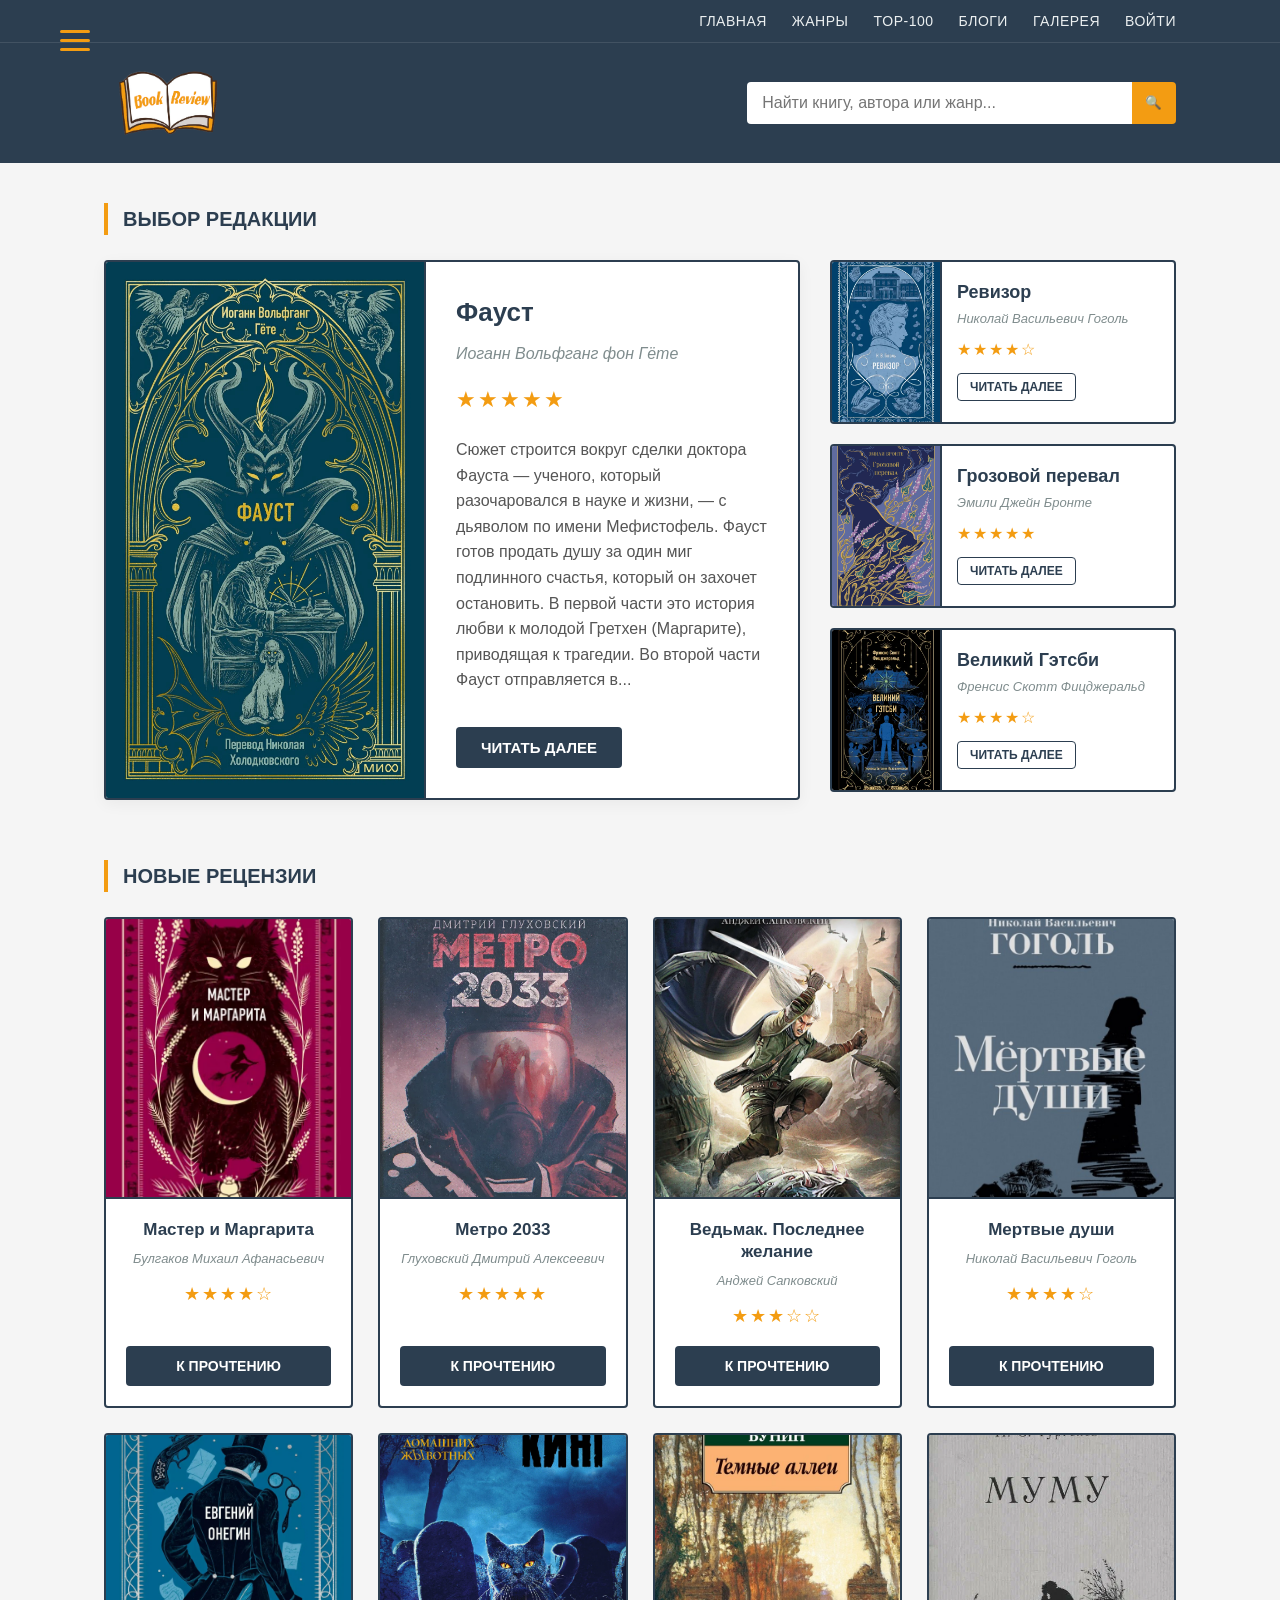
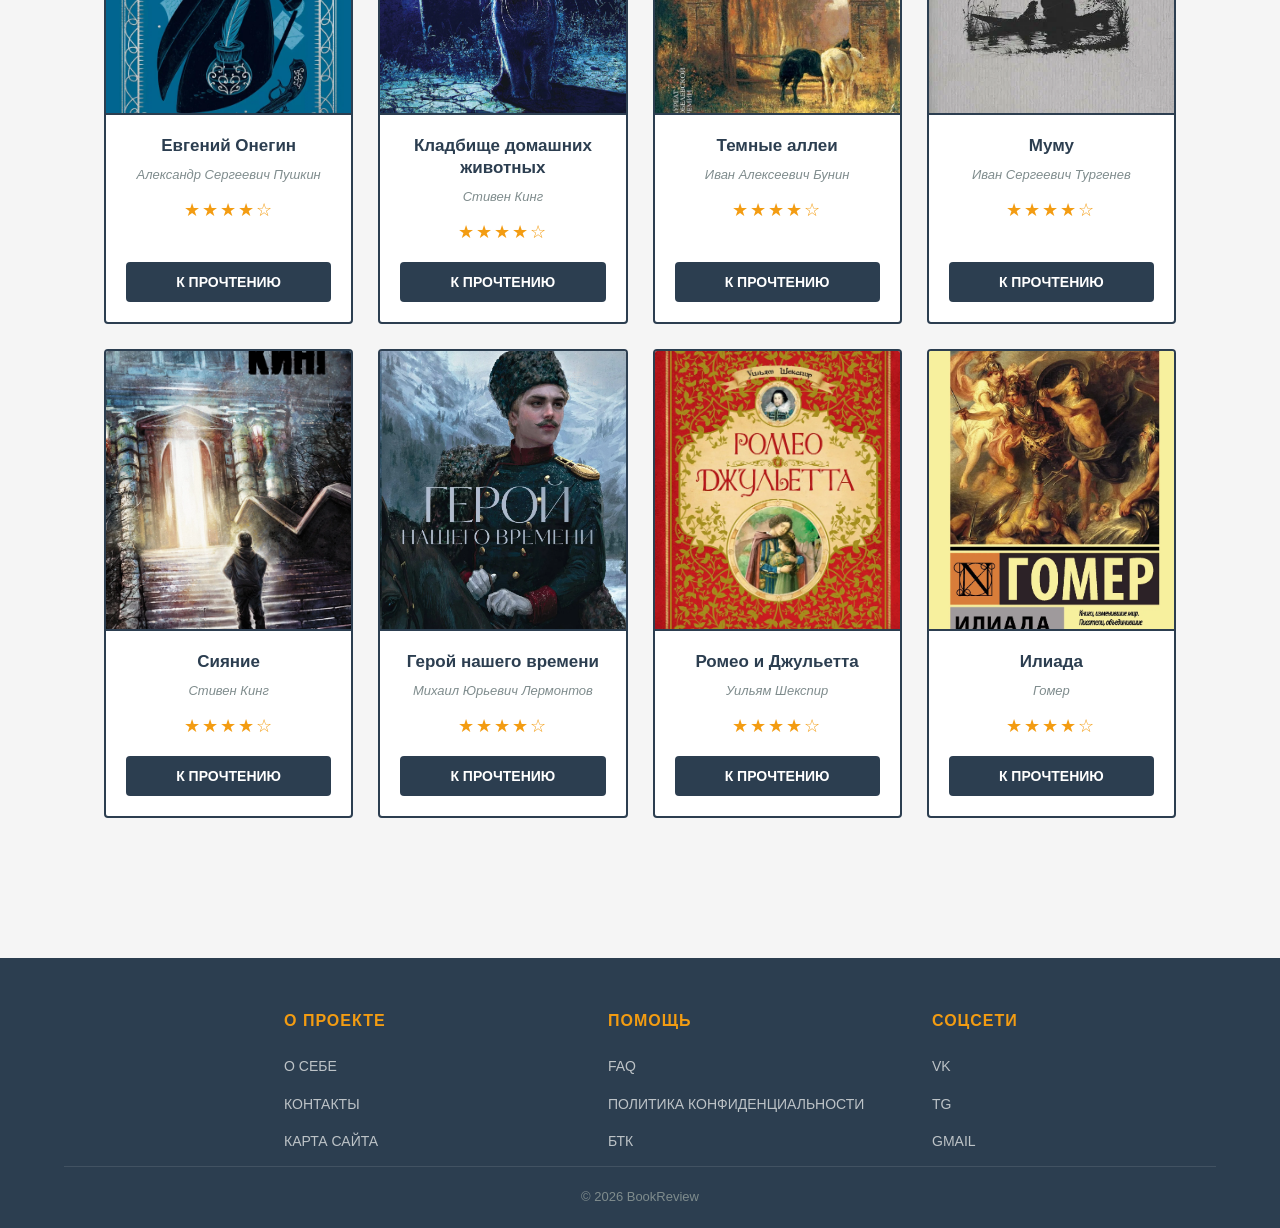
==== commit 2811d6fb: "+sitemap" ====
--- a/index.html
+++ b/index.html
@@ -298,7 +298,7 @@
                 <ul>
                     <li><a href="about.html">О СЕБЕ</a></li>
                     <li><a href="#">КОНТАКТЫ</a></li>
-                    <li><a href="#">РЕКЛАМА</a></li>
+                    <li><a href="sitemap.html">КАРТА САЙТА</a></li>
                 </ul>
             </div>
             
@@ -326,4 +326,4 @@
         </div>
     </footer>
 </body>
-</html>+</html>
